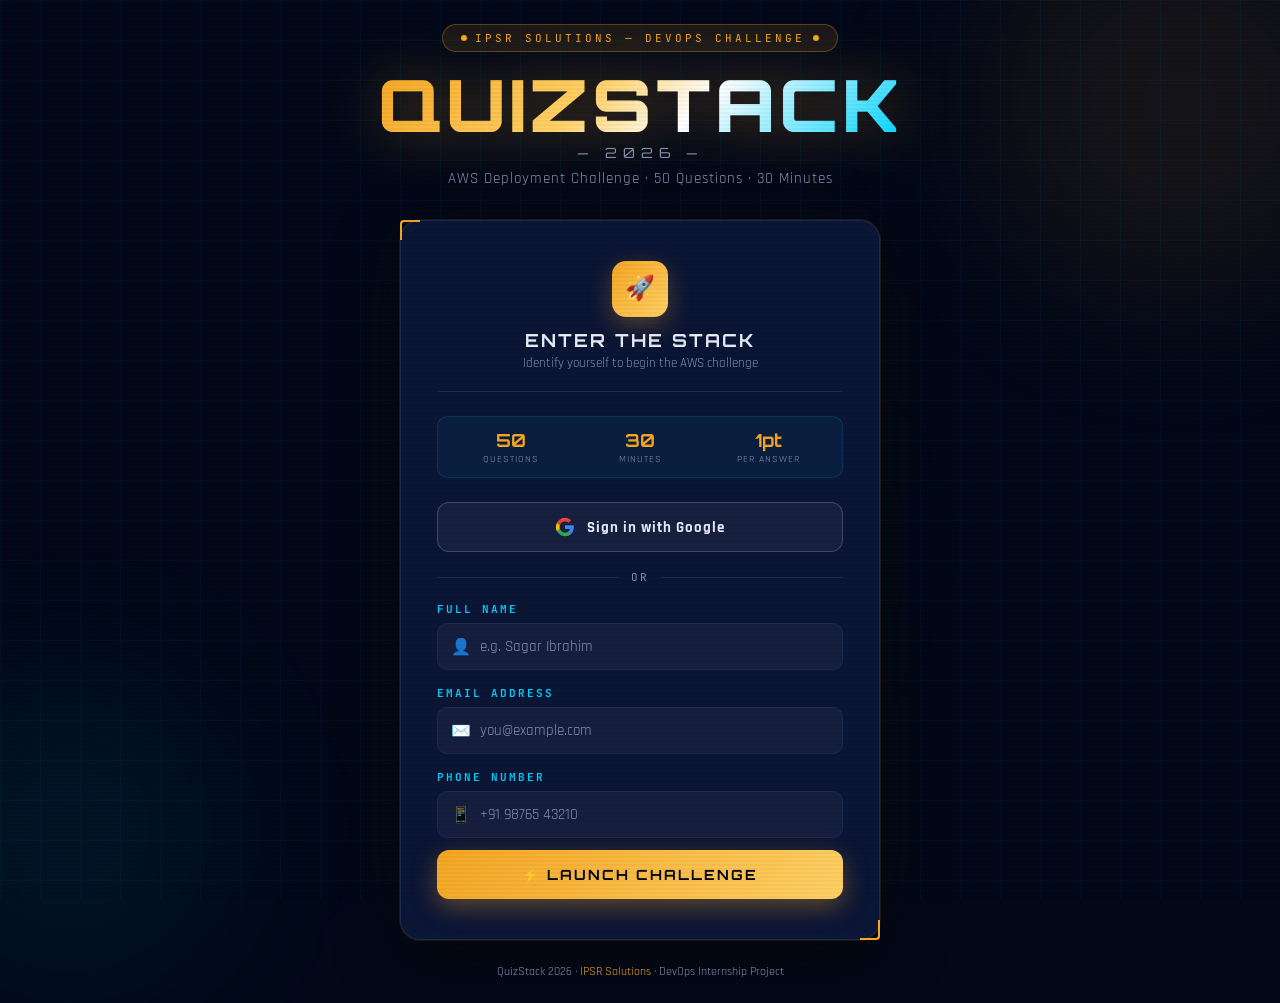
==== index.html @ bd63259d "Initial commit" ====
<!DOCTYPE html>
<html lang="en">
<head>
  <meta charset="UTF-8"/>
  <meta name="viewport" content="width=device-width, initial-scale=1.0"/>
  <title>QuizStack 2026 — AWS Challenge</title>

  <!-- Google Fonts -->
  <link rel="preconnect" href="https://fonts.googleapis.com">
  <link href="https://fonts.googleapis.com/css2?family=Orbitron:wght@400;700;900&family=Rajdhani:wght@300;400;600;700&family=JetBrains+Mono:wght@400;600&display=swap" rel="stylesheet">

  <!--
    Google Identity Services (GSI) — for Sign in with Google
    Replace YOUR_GOOGLE_CLIENT_ID with your OAuth 2.0 Client ID from:
    https://console.cloud.google.com → APIs & Services → Credentials
  -->
  <meta name="google-signin-client_id" content="YOUR_GOOGLE_CLIENT_ID">
  <script src="https://accounts.google.com/gsi/client" async defer></script>

  <!-- Stylesheets -->
  <link rel="stylesheet" href="css/variables.css">
  <link rel="stylesheet" href="css/index.css">
</head>
<body>

<!-- Animated background -->
<div class="grid-bg"></div>
<div class="orb orb1"></div>
<div class="orb orb2"></div>
<div class="orb orb3"></div>

<div class="page-wrap">

  <!-- ── Logo / Header ── -->
  <div class="logo-section">
    <div class="logo-badge">
      <span></span> IPSR SOLUTIONS — DEVOPS CHALLENGE <span></span>
    </div>
    <div class="main-title">QUIZSTACK</div>
    <div class="year-tag">— 2026 —</div>
    <div class="subtitle">AWS Deployment Challenge · 50 Questions · 30 Minutes</div>
  </div>

  <!-- ── Login Card ── -->
  <div class="login-card">

    <div class="card-header">
      <div class="card-icon">🚀</div>
      <div class="card-title">ENTER THE STACK</div>
      <div class="card-desc">Identify yourself to begin the AWS challenge</div>
    </div>

    <!-- Quiz info strip -->
    <div class="info-strip">
      <div class="info-item"><div class="info-val">50</div><div class="info-lbl">Questions</div></div>
      <div class="info-item"><div class="info-val">30</div><div class="info-lbl">Minutes</div></div>
      <div class="info-item"><div class="info-val">1pt</div><div class="info-lbl">Per Answer</div></div>
    </div>

    <!-- ── Sign in with Google ── -->
    <!--
      Option A: Google's pre-styled button (recommended).
      Renders automatically when GSI library loads.
    -->
    <div id="g_id_onload"
         data-client_id="YOUR_GOOGLE_CLIENT_ID"
         data-callback="handleGoogleCredential"
         data-auto_prompt="false">
    </div>
    <div class="g_id_signin"
         data-type="standard"
         data-size="large"
         data-theme="filled_black"
         data-text="signin_with"
         data-shape="rectangular"
         data-logo_alignment="left"
         style="display:flex;justify-content:center;margin-bottom:2px;">
    </div>

    <!--
      Option B: Custom-styled fallback button (always visible).
      Calls triggerGoogleSignIn() which activates the One Tap prompt.
    -->
    <button class="btn-google" onclick="triggerGoogleSignIn()" aria-label="Sign in with Google">
      <!-- Google "G" SVG logo -->
      <svg class="google-icon" viewBox="0 0 24 24" aria-hidden="true">
        <path fill="#4285F4" d="M22.56 12.25c0-.78-.07-1.53-.2-2.25H12v4.26h5.92c-.26 1.37-1.04 2.53-2.21 3.31v2.77h3.57c2.08-1.92 3.28-4.74 3.28-8.09z"/>
        <path fill="#34A853" d="M12 23c2.97 0 5.46-.98 7.28-2.66l-3.57-2.77c-.98.66-2.23 1.06-3.71 1.06-2.86 0-5.29-1.93-6.16-4.53H2.18v2.84C3.99 20.53 7.7 23 12 23z"/>
        <path fill="#FBBC05" d="M5.84 14.09c-.22-.66-.35-1.36-.35-2.09s.13-1.43.35-2.09V7.07H2.18C1.43 8.55 1 10.22 1 12s.43 3.45 1.18 4.93l2.85-2.22.81-.62z"/>
        <path fill="#EA4335" d="M12 5.38c1.62 0 3.06.56 4.21 1.64l3.15-3.15C17.45 2.09 14.97 1 12 1 7.7 1 3.99 3.47 2.18 7.07l3.66 2.84c.87-2.6 3.3-4.53 6.16-4.53z"/>
      </svg>
      Sign in with Google
    </button>

    <!-- ── OR Divider ── -->
    <div class="divider">
      <div class="divider-line"></div>
      <span class="divider-text">OR</span>
      <div class="divider-line"></div>
    </div>

    <!-- ── Manual Form ── -->
    <div class="field-group">
      <label class="field-label" for="inp-name">Full Name</label>
      <div class="field-wrap">
        <span class="field-icon">👤</span>
        <input class="field-input" id="inp-name" type="text"
               placeholder="e.g. Sagar Ibrahim"
               autocomplete="name" spellcheck="false"/>
      </div>
      <div class="field-error" id="err-name">⚠ Please enter your full name</div>
    </div>

    <div class="field-group">
      <label class="field-label" for="inp-email">Email Address</label>
      <div class="field-wrap">
        <span class="field-icon">✉️</span>
        <input class="field-input" id="inp-email" type="email"
               placeholder="you@example.com"
               autocomplete="email"/>
      </div>
      <div class="field-error" id="err-email">⚠ Enter a valid email address</div>
    </div>

    <div class="field-group" style="margin-bottom:4px;">
      <label class="field-label" for="inp-phone">Phone Number</label>
      <div class="field-wrap">
        <span class="field-icon">📱</span>
        <input class="field-input" id="inp-phone" type="tel"
               placeholder="+91 98765 43210"
               autocomplete="tel"/>
      </div>
      <div class="field-error" id="err-phone">⚠ Enter a valid phone number</div>
    </div>

    <button class="btn-start" onclick="startQuiz()">⚡ LAUNCH CHALLENGE</button>
  </div>

  <div class="page-footer">
    QuizStack 2026 · <a href="#">IPSR Solutions</a> · DevOps Internship Project
  </div>
</div>

<!-- Page logic -->
<script src="js/index.js"></script>
</body>
</html>
---- css/variables.css ----
/* ============================================================
   QuizStack 2026 — CSS Variables & Base Styles
   ============================================================ */

:root {
  --bg:        #020818;
  --bg2:       #080f2a;
  --card:      #0b1535;
  --card2:     #0d1a40;
  --gold:      #f5a623;
  --gold2:     #ffd166;
  --cyan:      #00d4ff;
  --green:     #00e676;
  --red:       #ff4757;
  --orange:    #ff6b35;
  --purple:    #7c3aed;
  --text:      #e8ecf4;
  --muted:     #8892b0;
  --border:    #1e2a50;
  --glow-gold: rgba(245,166,35,0.25);
  --glow-cyan: rgba(0,212,255,0.2);
}

*, *::before, *::after {
  margin: 0;
  padding: 0;
  box-sizing: border-box;
}

html { height: 100%; }

body {
  min-height: 100vh;
  background: var(--bg);
  font-family: 'Rajdhani', sans-serif;
  color: var(--text);
  overflow-x: hidden;
}

/* ── Scrollbar ── */
::-webkit-scrollbar { width: 5px; }
::-webkit-scrollbar-track { background: var(--bg2); }
::-webkit-scrollbar-thumb { background: var(--border); border-radius: 3px; }

/* ── Animated Grid Background ── */
.grid-bg {
  position: fixed;
  inset: 0;
  z-index: 0;
  background-image:
    linear-gradient(rgba(0,212,255,0.04) 1px, transparent 1px),
    linear-gradient(90deg, rgba(0,212,255,0.04) 1px, transparent 1px);
  background-size: 40px 40px;
  animation: gridShift 20s linear infinite;
  pointer-events: none;
}

@keyframes gridShift { to { background-position: 40px 40px; } }

/* ── Floating Orbs ── */
.orb {
  position: fixed;
  border-radius: 50%;
  filter: blur(80px);
  pointer-events: none;
  z-index: 0;
  animation: orbFloat 8s ease-in-out infinite;
}
.orb1 { width:400px; height:400px; background:rgba(245,166,35,0.08); top:-100px; right:-100px; animation-delay:0s; }
.orb2 { width:300px; height:300px; background:rgba(0,212,255,0.07);  bottom:-80px; left:-80px;  animation-delay:3s; }
.orb3 { width:200px; height:200px; background:rgba(0,230,118,0.05); top:50%; left:50%; animation-delay:5s; }

@keyframes orbFloat {
  0%,100% { transform: translate(0,0); }
  50%      { transform: translate(20px,-20px); }
}

/* ── Scan-line overlay ── */
body::after {
  content: '';
  position: fixed;
  inset: 0;
  z-index: 999;
  pointer-events: none;
  background: repeating-linear-gradient(
    0deg,
    transparent,
    transparent 2px,
    rgba(0,0,0,0.03) 2px,
    rgba(0,0,0,0.03) 4px
  );
}

/* ── Keyframes (shared) ── */
@keyframes fadeDown {
  from { opacity:0; transform:translateY(-16px); }
  to   { opacity:1; transform:translateY(0); }
}
@keyframes fadeUp {
  from { opacity:0; transform:translateY(16px); }
  to   { opacity:1; transform:translateY(0); }
}
@keyframes scaleIn {
  from { opacity:0; transform:scale(0.85); }
  to   { opacity:1; transform:scale(1); }
}
@keyframes pulse {
  0%,100% { opacity:1; transform:scale(1); }
  50%     { opacity:0.4; transform:scale(0.8); }
}
@keyframes slideIn {
  from { opacity:0; transform:translateY(10px); }
  to   { opacity:1; transform:translateY(0); }
}
@keyframes timerPulse {
  0%,100% { opacity:1; }
  50%     { opacity:0.5; }
}
---- css/index.css ----
/* ============================================================
   QuizStack 2026 — Login Page Styles (index.css)
   ============================================================ */

body { cursor: crosshair; }

/* ── Page Layout ── */
.page-wrap {
  position: relative;
  z-index: 1;
  min-height: 100vh;
  display: flex;
  flex-direction: column;
  align-items: center;
  justify-content: center;
  padding: 24px 20px;
}

/* ── Logo / Header ── */
.logo-section {
  text-align: center;
  margin-bottom: 32px;
}

.logo-badge {
  display: inline-flex;
  align-items: center;
  gap: 8px;
  background: rgba(245,166,35,0.1);
  border: 1px solid rgba(245,166,35,0.3);
  border-radius: 30px;
  padding: 6px 18px;
  font-family: 'JetBrains Mono', monospace;
  font-size: 11px;
  color: var(--gold);
  letter-spacing: 3px;
  margin-bottom: 16px;
  animation: fadeDown 0.6s ease both;
}
.logo-badge span {
  width: 6px;
  height: 6px;
  background: var(--gold);
  border-radius: 50%;
  animation: pulse 1.5s infinite;
}

.main-title {
  font-family: 'Orbitron', monospace;
  font-weight: 900;
  font-size: clamp(38px, 8vw, 72px);
  line-height: 1;
  letter-spacing: 4px;
  background: linear-gradient(135deg, var(--gold) 0%, var(--gold2) 40%, #fff 60%, var(--cyan) 100%);
  -webkit-background-clip: text;
  -webkit-text-fill-color: transparent;
  background-clip: text;
  animation: fadeDown 0.7s ease 0.1s both;
  filter: drop-shadow(0 0 30px rgba(245,166,35,0.4));
}

.year-tag {
  font-family: 'Orbitron', monospace;
  font-size: 14px;
  color: var(--muted);
  letter-spacing: 6px;
  margin-top: 4px;
  animation: fadeDown 0.7s ease 0.2s both;
}

.subtitle {
  font-size: 15px;
  color: var(--muted);
  letter-spacing: 1px;
  margin-top: 8px;
  animation: fadeDown 0.7s ease 0.3s both;
}

/* ── Login Card ── */
.login-card {
  width: 100%;
  max-width: 480px;
  background: var(--card);
  border: 1px solid var(--border);
  border-radius: 20px;
  padding: 40px 36px;
  position: relative;
  animation: fadeUp 0.8s ease 0.4s both;
  box-shadow:
    0 0 0 1px rgba(245,166,35,0.1),
    0 20px 60px rgba(0,0,0,0.5),
    0 0 80px rgba(245,166,35,0.05);
}

/* Corner accents */
.login-card::before,
.login-card::after {
  content: '';
  position: absolute;
  width: 20px;
  height: 20px;
  border-color: var(--gold);
  border-style: solid;
}
.login-card::before { top:-1px; left:-1px; border-width:2px 0 0 2px; border-radius:4px 0 0 0; }
.login-card::after  { bottom:-1px; right:-1px; border-width:0 2px 2px 0; border-radius:0 0 4px 0; }

/* ── Card Header ── */
.card-header {
  text-align: center;
  margin-bottom: 24px;
  padding-bottom: 20px;
  border-bottom: 1px solid var(--border);
}
.card-icon {
  width: 56px;
  height: 56px;
  background: linear-gradient(135deg, var(--gold), var(--gold2));
  border-radius: 14px;
  margin: 0 auto 12px;
  display: flex;
  align-items: center;
  justify-content: center;
  font-size: 24px;
  box-shadow: 0 8px 24px rgba(245,166,35,0.3);
}
.card-title {
  font-family: 'Orbitron', monospace;
  font-size: 18px;
  font-weight: 700;
  color: var(--text);
  letter-spacing: 2px;
}
.card-desc { font-size: 13px; color: var(--muted); margin-top: 4px; }

/* ── Info Strip ── */
.info-strip {
  display: flex;
  gap: 10px;
  margin-bottom: 22px;
  background: rgba(0,212,255,0.05);
  border: 1px solid rgba(0,212,255,0.15);
  border-radius: 10px;
  padding: 12px 14px;
}
.info-item { flex: 1; text-align: center; }
.info-val { font-family: 'Orbitron', monospace; font-size: 18px; font-weight: 700; color: var(--gold); }
.info-lbl { font-size: 10px; color: var(--muted); letter-spacing: 1px; text-transform: uppercase; margin-top: 2px; }

/* ── Google Sign-In Button ── */
.btn-google {
  width: 100%;
  display: flex;
  align-items: center;
  justify-content: center;
  gap: 12px;
  background: rgba(255,255,255,0.05);
  border: 1px solid rgba(255,255,255,0.18);
  border-radius: 12px;
  padding: 14px 18px;
  cursor: pointer;
  font-family: 'Rajdhani', sans-serif;
  font-size: 15px;
  font-weight: 700;
  color: var(--text);
  letter-spacing: 1px;
  transition: all 0.25s;
}
.btn-google:hover {
  background: rgba(255,255,255,0.09);
  border-color: rgba(255,255,255,0.32);
  transform: translateY(-1px);
  box-shadow: 0 6px 20px rgba(0,0,0,0.3);
}
.btn-google:active { transform: translateY(0); }

.google-icon {
  width: 20px;
  height: 20px;
  flex-shrink: 0;
}

/* ── Divider ── */
.divider {
  display: flex;
  align-items: center;
  gap: 12px;
  margin: 18px 0;
}
.divider-line { flex: 1; height: 1px; background: var(--border); }
.divider-text {
  font-family: 'JetBrains Mono', monospace;
  font-size: 11px;
  color: var(--muted);
  letter-spacing: 2px;
}

/* ── Form Fields ── */
.field-group { margin-bottom: 16px; }

.field-label {
  display: block;
  font-size: 11px;
  font-weight: 600;
  color: var(--cyan);
  letter-spacing: 2px;
  text-transform: uppercase;
  margin-bottom: 7px;
  font-family: 'JetBrains Mono', monospace;
}

.field-wrap { position: relative; }

.field-icon {
  position: absolute;
  left: 14px;
  top: 50%;
  transform: translateY(-50%);
  font-size: 16px;
  pointer-events: none;
}

.field-input {
  width: 100%;
  background: rgba(255,255,255,0.04);
  border: 1px solid var(--border);
  border-radius: 10px;
  padding: 13px 14px 13px 42px;
  font-family: 'Rajdhani', sans-serif;
  font-size: 15px;
  font-weight: 600;
  color: var(--text);
  transition: all 0.25s;
  outline: none;
  caret-color: var(--gold);
}
.field-input::placeholder { color: var(--muted); font-weight: 400; }
.field-input:focus {
  border-color: var(--gold);
  background: rgba(245,166,35,0.05);
  box-shadow: 0 0 0 3px rgba(245,166,35,0.1), 0 0 20px rgba(245,166,35,0.08);
}
.field-input.error { border-color: var(--red); box-shadow: 0 0 0 3px rgba(255,71,87,0.12); }
.field-error { font-size: 11px; color: var(--red); margin-top: 5px; display: none; font-family: 'JetBrains Mono', monospace; }
.field-error.show { display: block; }

/* ── Launch Button ── */
.btn-start {
  width: 100%;
  padding: 16px;
  background: linear-gradient(135deg, var(--gold), var(--gold2));
  border: none;
  border-radius: 12px;
  font-family: 'Orbitron', monospace;
  font-size: 14px;
  font-weight: 700;
  color: #020818;
  letter-spacing: 2px;
  cursor: pointer;
  transition: all 0.25s;
  position: relative;
  overflow: hidden;
  box-shadow: 0 8px 24px rgba(245,166,35,0.35);
  margin-top: 8px;
}
.btn-start::before {
  content: '';
  position: absolute;
  inset: 0;
  background: linear-gradient(135deg, transparent 30%, rgba(255,255,255,0.25));
  transform: translateX(-100%);
  transition: transform 0.4s;
}
.btn-start:hover { transform: translateY(-2px); box-shadow: 0 12px 32px rgba(245,166,35,0.5); }
.btn-start:hover::before { transform: translateX(100%); }
.btn-start:active { transform: translateY(0); }

/* ── Footer ── */
.page-footer {
  margin-top: 24px;
  text-align: center;
  font-size: 12px;
  color: var(--muted);
  animation: fadeUp 0.8s ease 0.6s both;
}
.page-footer a { color: var(--gold); text-decoration: none; }
.page-footer a:hover { text-decoration: underline; }

/* ── Responsive ── */
@media (max-width: 520px) {
  .page-wrap { padding: 20px 14px; justify-content: flex-start; padding-top: 28px; }
  .logo-section { margin-bottom: 22px; }
  .logo-badge { font-size: 9px; letter-spacing: 1px; padding: 5px 12px; }
  .main-title { font-size: clamp(32px, 9vw, 48px); letter-spacing: 2px; }
  .year-tag { font-size: 12px; letter-spacing: 4px; }
  .subtitle { font-size: 12px; }
  .login-card { padding: 28px 20px; border-radius: 16px; }
  .card-title { font-size: 15px; }
  .btn-google { font-size: 13px; padding: 12px 14px; }
  .btn-start { font-size: 12px; padding: 14px; }
  .field-input { font-size: 14px; padding: 12px 12px 12px 40px; }
}
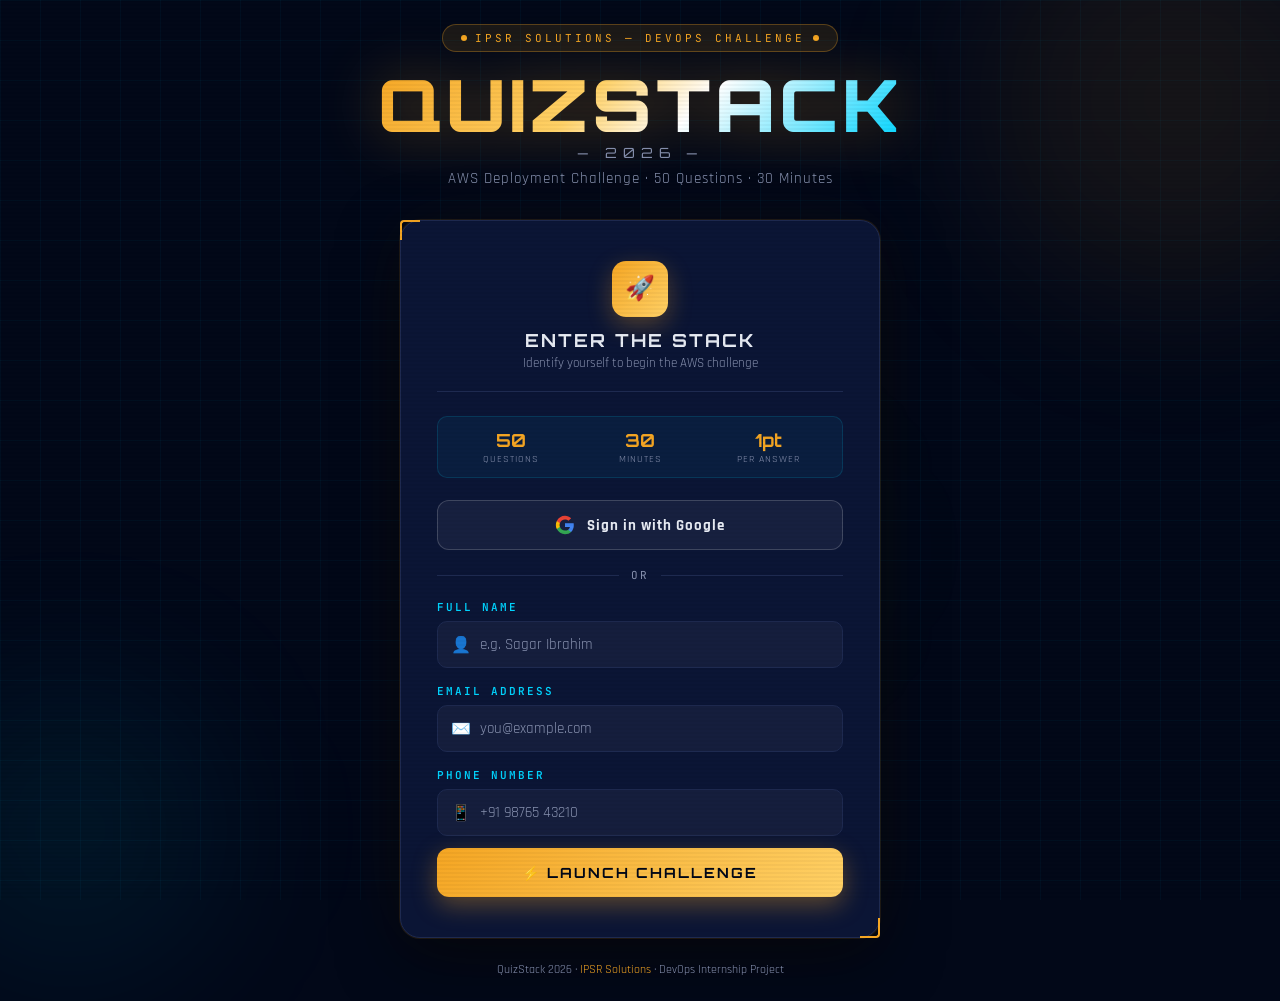
==== commit 82f52c95: "google sign in button issue fixed" ====
--- a/index.html
+++ b/index.html
@@ -14,7 +14,7 @@
     Replace YOUR_GOOGLE_CLIENT_ID with your OAuth 2.0 Client ID from:
     https://console.cloud.google.com → APIs & Services → Credentials
   -->
-  <meta name="google-signin-client_id" content="YOUR_GOOGLE_CLIENT_ID">
+  <meta name="google-signin-client_id" content="638185409427-8tfkve11ffcp5e35du4m6bjhjobv6ftt.apps.googleusercontent.com">
   <script src="https://accounts.google.com/gsi/client" async defer></script>
 
   <!-- Stylesheets -->
@@ -58,31 +58,15 @@
     </div>
 
     <!-- ── Sign in with Google ── -->
-    <!--
-      Option A: Google's pre-styled button (recommended).
-      Renders automatically when GSI library loads.
-    -->
+    <!-- GSI hidden config — handles the callback when Google returns a credential -->
     <div id="g_id_onload"
-         data-client_id="YOUR_GOOGLE_CLIENT_ID"
+         data-client_id="638185409427-8tfkve11ffcp5e35du4m6bjhjobv6ftt.apps.googleusercontent.com"
          data-callback="handleGoogleCredential"
          data-auto_prompt="false">
     </div>
-    <div class="g_id_signin"
-         data-type="standard"
-         data-size="large"
-         data-theme="filled_black"
-         data-text="signin_with"
-         data-shape="rectangular"
-         data-logo_alignment="left"
-         style="display:flex;justify-content:center;margin-bottom:2px;">
-    </div>
 
-    <!--
-      Option B: Custom-styled fallback button (always visible).
-      Calls triggerGoogleSignIn() which activates the One Tap prompt.
-    -->
+    <!-- Single custom-styled button that matches the dark UI -->
     <button class="btn-google" onclick="triggerGoogleSignIn()" aria-label="Sign in with Google">
-      <!-- Google "G" SVG logo -->
       <svg class="google-icon" viewBox="0 0 24 24" aria-hidden="true">
         <path fill="#4285F4" d="M22.56 12.25c0-.78-.07-1.53-.2-2.25H12v4.26h5.92c-.26 1.37-1.04 2.53-2.21 3.31v2.77h3.57c2.08-1.92 3.28-4.74 3.28-8.09z"/>
         <path fill="#34A853" d="M12 23c2.97 0 5.46-.98 7.28-2.66l-3.57-2.77c-.98.66-2.23 1.06-3.71 1.06-2.86 0-5.29-1.93-6.16-4.53H2.18v2.84C3.99 20.53 7.7 23 12 23z"/>
